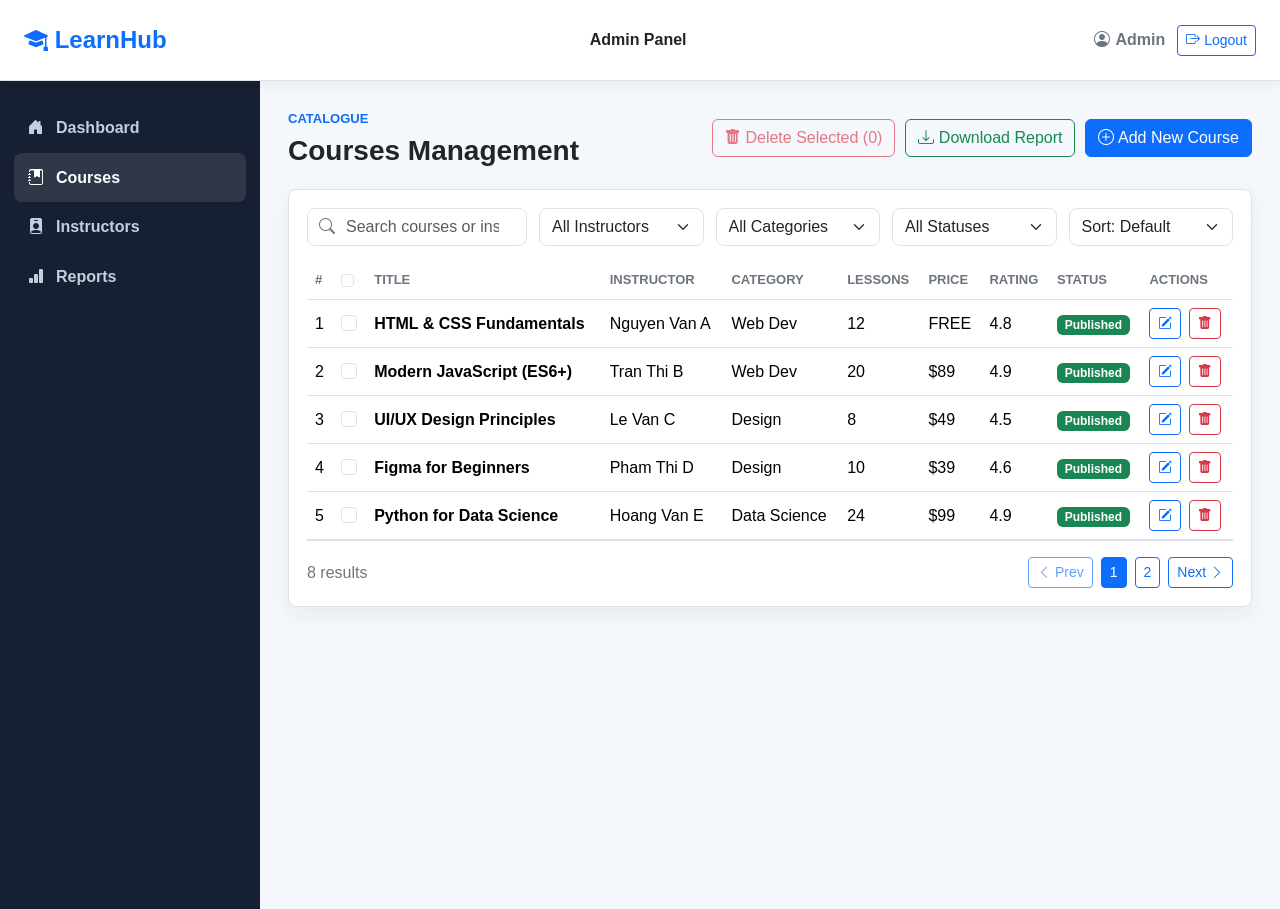
==== FE/admin.html @ 51b45ac0 "add admin course tab" ====
<!DOCTYPE html>
<html lang="en">
<head>
<meta charset="UTF-8" />
<meta name="viewport" content="width=device-width, initial-scale=1.0" />
<title>LearnHub — Admin Panel</title>

<link
  href="https://cdn.jsdelivr.net/npm/bootstrap@5.3.3/dist/css/bootstrap.min.css"
  rel="stylesheet"
/>
<link
  rel="stylesheet"
  href="https://cdn.jsdelivr.net/npm/bootstrap-icons@1.11.3/font/bootstrap-icons.css"
/>
<link rel="stylesheet" href="style.css" />
</head>
<body class="admin-body">

<nav class="navbar navbar-expand-lg admin-topbar sticky-top">
  <div class="container-fluid px-3 px-lg-4">
    <a class="navbar-brand fs-4" href="index.html">
      <i class="bi bi-mortarboard-fill"></i> LearnHub
    </a>
    <div class="admin-topbar-title">Admin Panel</div>
    <div class="admin-user-actions">
      <span class="admin-user"><i class="bi bi-person-circle"></i> Admin</span>
      <a class="btn btn-outline-primary btn-sm" href="index.html">
        <i class="bi bi-box-arrow-right"></i> Logout
      </a>
    </div>
  </div>
</nav>

<div class="admin-shell">
  <aside class="admin-sidebar" aria-label="Admin navigation">
    <button class="admin-nav-link" type="button" data-admin-tab="dashboard">
      <i class="bi bi-house-door-fill"></i>
      <span>Dashboard</span>
    </button>
    <button class="admin-nav-link active" type="button" data-admin-tab="courses">
      <i class="bi bi-journal-bookmark-fill"></i>
      <span>Courses</span>
    </button>
    <button class="admin-nav-link" type="button" data-admin-tab="instructors">
      <i class="bi bi-person-badge-fill"></i>
      <span>Instructors</span>
    </button>
    <button class="admin-nav-link" type="button" data-admin-tab="reports">
      <i class="bi bi-bar-chart-fill"></i>
      <span>Reports</span>
    </button>
  </aside>

  <main class="admin-main">
    <section id="adminView" class="admin-view"></section>
  </main>
</div>

<div class="modal fade" id="courseModal" tabindex="-1" aria-labelledby="courseModalTitle" aria-hidden="true">
  <div class="modal-dialog modal-lg modal-dialog-centered">
    <div class="modal-content">
      <form id="courseForm" novalidate>
        <div class="modal-header">
          <h2 class="modal-title fs-5" id="courseModalTitle">Add New Course</h2>
          <button type="button" class="btn-close" data-bs-dismiss="modal" aria-label="Close"></button>
        </div>
        <div class="modal-body">
          <input type="hidden" id="courseId" />
          <div class="row g-3">
            <div class="col-md-6">
              <label class="form-label" for="courseTitle">Title</label>
              <input class="form-control" id="courseTitle" type="text" required minlength="5" />
              <div class="invalid-feedback">Title must be at least 5 characters.</div>
            </div>
            <div class="col-md-6">
              <label class="form-label" for="courseCategory">Category</label>
              <select class="form-select" id="courseCategory" required>
                <option value="">Choose category</option>
                <option value="Web Dev">Web Dev</option>
                <option value="Design">Design</option>
                <option value="Data Science">Data Science</option>
                <option value="Marketing">Marketing</option>
                <option value="Other">Other</option>
              </select>
              <div class="invalid-feedback">Category is required.</div>
            </div>
            <div class="col-md-6">
              <label class="form-label" for="courseInstructor">Instructor Name</label>
              <input class="form-control" id="courseInstructor" type="text" required />
              <div class="invalid-feedback">Instructor is required.</div>
            </div>
            <div class="col-md-6">
              <label class="form-label" for="courseLessons">Lesson Count</label>
              <input class="form-control" id="courseLessons" type="number" min="1" max="100" required />
              <div class="invalid-feedback">Lessons must be from 1 to 100.</div>
            </div>
            <div class="col-md-4">
              <label class="form-label" for="coursePrice">Price</label>
              <input class="form-control" id="coursePrice" type="number" min="0" step="1" required />
              <div class="invalid-feedback">Price must be 0 or higher.</div>
            </div>
            <div class="col-md-4">
              <label class="form-label" for="courseRating">Rating</label>
              <input class="form-control" id="courseRating" type="number" min="1" max="5" step="0.1" required />
              <div class="invalid-feedback">Rating must be from 1.0 to 5.0.</div>
            </div>
            <div class="col-md-4">
              <label class="form-label" for="courseStatus">Status</label>
              <select class="form-select" id="courseStatus" required>
                <option value="Published">Published</option>
                <option value="Draft">Draft</option>
              </select>
              <div class="invalid-feedback">Status is required.</div>
            </div>
          </div>
        </div>
        <div class="modal-footer">
          <button type="button" class="btn btn-outline-secondary" data-bs-dismiss="modal">Cancel</button>
          <button type="submit" class="btn btn-primary">Save Course</button>
        </div>
      </form>
    </div>
  </div>
</div>

<div class="modal fade" id="deleteModal" tabindex="-1" aria-labelledby="deleteModalTitle" aria-hidden="true">
  <div class="modal-dialog modal-dialog-centered">
    <div class="modal-content">
      <div class="modal-header">
        <h2 class="modal-title fs-5" id="deleteModalTitle">Delete Course</h2>
        <button type="button" class="btn-close" data-bs-dismiss="modal" aria-label="Close"></button>
      </div>
      <div class="modal-body">
        <p class="mb-0">Are you sure you want to delete <strong id="deleteCourseTitle">this course</strong>?</p>
      </div>
      <div class="modal-footer">
        <button type="button" class="btn btn-outline-secondary" data-bs-dismiss="modal">Cancel</button>
        <button type="button" class="btn btn-danger" id="confirmDeleteBtn">Delete</button>
      </div>
    </div>
  </div>
</div>

<div class="toast-container position-fixed bottom-0 end-0 p-3">
  <div id="adminToast" class="toast align-items-center text-bg-success border-0" role="status" aria-live="polite" aria-atomic="true">
    <div class="d-flex">
      <div class="toast-body" id="adminToastMessage">Course saved.</div>
      <button type="button" class="btn-close btn-close-white me-2 m-auto" data-bs-dismiss="toast" aria-label="Close"></button>
    </div>
  </div>
</div>

<script src="https://cdn.jsdelivr.net/npm/bootstrap@5.3.3/dist/js/bootstrap.bundle.min.js"></script>
<script src="app.js"></script>
<script src="admin.js"></script>
</body>
</html>
---- FE/style.css ----
﻿* {
    margin: 0;
    padding: 0;
    box-sizing: border-box;
}

html {
    scroll-behavior: smooth;
}

body {
    font-family: "Segoe UI", sans-serif;
    background: #f8f9fa;
    color: #212529;
    line-height: 1.6;
}

img {
    max-width: 100%;
    display: block;
}

a {
    text-decoration: none;
    color: inherit;
}

ul {
    list-style: none;
}

:root {
    --primary: #0d6efd;
    --secondary: #6c757d;
    --success: #198754;
    --danger: #dc3545;
    --warning: #ffc107;
    --white: #fff;
    --light: #f8f9fa;
    --dark: #212529;
    --border: #dee2e6;
    --radius: 10px;
    --shadow: 0 5px 15px rgba(0, 0, 0, .08);
}

.navbar {
    background: var(--white);
    box-shadow: var(--shadow);
    padding: 12px 0;
}

.navbar-brand {
    font-weight: 700;
    color: var(--primary);
}

.nav-link {
    font-weight: 500;
    transition: .3s;
}

    .nav-link:hover {
        color: var(--primary);
    }

.btn-custom {
    border: none;
    border-radius: 8px;
    padding: 10px 18px;
    font-weight: 600;
    cursor: pointer;
    transition: .3s;
}

.btn-primary-custom {
    background: var(--primary);
    color: var(--white);
}

    .btn-primary-custom:hover {
        background: #0056d2;
    }

.hero {
    padding: 80px 0;
}

.hero-title {
    font-size: 48px;
    font-weight: 700;
    margin-bottom: 20px;
}

.hero-text {
    color: #666;
    margin-bottom: 30px;
}

.course-card {
    background: var(--white);
    border-radius: 12px;
    overflow: hidden;
    box-shadow: var(--shadow);
    transition: .3s;
    height: 100%;
}

    .course-card:hover {
        transform: translateY(-5px);
        box-shadow: 0 10px 20px rgba(0, 0, 0, .15);
    }

.course-image {
    width: 100%;
    height: 220px;
    object-fit: cover;
}

.course-body {
    padding: 20px;
}

.course-title {
    font-size: 22px;
    font-weight: 700;
    margin-bottom: 10px;
}

.course-price {
    color: var(--success);
    font-weight: 700;
}

.course-rating {
    color: orange;
}

footer {
    background: var(--dark);
    color: var(--white);
    padding: 40px 0;
    margin-top: 60px;
}

.form-control,
.form-select {
    border-radius: 8px;
}

    .form-control:focus,
    .form-select:focus {
        border-color: var(--primary);
        box-shadow: 0 0 0 .2rem rgba(13, 110, 253, .2);
    }

.table {
    background: var(--white);
}

.modal-content {
    border: none;
    border-radius: 12px;
}

.sidebar {
    min-height: 100vh;
    background: var(--dark);
    color: var(--white);
}

.section-padding {
    padding: 80px 0;
}

.shadow-custom {
    box-shadow: var(--shadow);
}

.rounded-custom {
    border-radius: var(--radius);
}

.text-primary-custom {
    color: var(--primary);
}

.bg-light-custom {
    background: var(--light);
}

@media (max-width: 992px) {
    .hero {
        padding: 60px 0;
    }

    .hero-title {
        font-size: 38px;
    }
}

@media (max-width: 768px) {
    .hero {
        text-align: center;
    }

    .hero-title {
        font-size: 32px;
    }

    .course-title {
        font-size: 20px;
    }

    .section-padding {
        padding: 60px 0;
    }
}

@media (max-width: 576px) {
    .hero-title {
        font-size: 28px;
    }

    .course-title {
        font-size: 18px;
    }

    .btn-custom {
        width: 100%;
    }
    .course-footer {
        flex-direction: column;
        align-items: stretch;
        gap: 10px;
    }

    footer {
        text-align: center;
    }
}

/* Search box in navbar */
.search-wrapper {
    position: relative;
    width: 260px;
}

.search-input {
    border-radius: 20px;
    padding: 8px 36px 8px 16px;
    border: 1px solid var(--border);
    width: 100%;
    font-size: 14px;
    outline: none;
    transition: .3s;
}

    .search-input:focus {
        border-color: var(--primary);
        box-shadow: 0 0 0 .15rem rgba(13, 110, 253, .15);
    }

.search-icon {
    position: absolute;
    right: 14px;
    top: 50%;
    transform: translateY(-50%);
    color: var(--secondary);
    pointer-events: none;
}

.search-clear {
    position: absolute;
    right: 10px;
    top: 50%;
    transform: translateY(-50%);
    color: var(--secondary);
    cursor: pointer;
    background: none;
    border: none;
    display: none;
    font-size: 16px;
    line-height: 1;
}

.search-wrapper.has-text .search-icon {
    display: none;
}

.search-wrapper.has-text .search-clear {
    display: block;
}

/* Category tabs */
.category-tabs {
    display: flex;
    flex-wrap: wrap;
    gap: 10px;
    margin: 30px 0;
}

.tab-btn {
    border: 1px solid var(--border);
    background: var(--white);
    color: var(--dark);
    padding: 8px 20px;
    border-radius: 30px;
    font-weight: 600;
    font-size: 14px;
    cursor: pointer;
    transition: .25s;
}

    .tab-btn:hover {
        border-color: var(--primary);
        color: var(--primary);
    }

    .tab-btn.active {
        background: var(--primary);
        border-color: var(--primary);
        color: var(--white);
    }

/* Toolbar */
.toolbar {
    display: flex;
    align-items: center;
    justify-content: space-between;
    flex-wrap: wrap;
    gap: 12px;
    margin-bottom: 20px;
}

.results-count {
    color: var(--secondary);
    font-size: 14px;
}

.sort-select {
    width: auto;
    min-width: 200px;
}

/* Course thumbnail placeholder */
.course-image.thumb-placeholder {
    height: 220px;
    display: flex;
    align-items: center;
    justify-content: center;
    font-size: 42px;
    color: var(--white);
}

.thumb-web-dev { background: linear-gradient(135deg, #0d6efd, #6610f2); }
.thumb-design { background: linear-gradient(135deg, #fd7e14, #dc3545); }
.thumb-data-science { background: linear-gradient(135deg, #198754, #20c997); }
.thumb-marketing { background: linear-gradient(135deg, #ffc107, #fd7e14); }

/* Course meta rows */
.course-meta {
    display: flex;
    align-items: center;
    gap: 6px;
    font-size: 14px;
    color: var(--secondary);
    margin-bottom: 6px;
}

.course-footer {
    display: flex;
    align-items: center;
    justify-content: space-between;
    margin-top: 14px;
    padding-top: 14px;
    border-top: 1px solid var(--border);
}

.badge-category {
    display: inline-block;
    font-size: 12px;
    font-weight: 600;
    padding: 4px 10px;
    border-radius: 20px;
    background: var(--light);
    color: var(--primary);
    margin-bottom: 10px;
}

/* No courses found state */
.no-courses {
    text-align: center;
    padding: 60px 20px;
    color: var(--secondary);
    display: none;
}

    .no-courses.show {
        display: block;
    }

    .no-courses i {
        font-size: 48px;
        margin-bottom: 16px;
        color: var(--border);
    }

/* Footer links */
.footer-title {
    font-weight: 700;
    margin-bottom: 16px;
}

.footer-link {
    display: block;
    color: #adb5bd;
    margin-bottom: 10px;
    transition: .3s;
}

    .footer-link:hover {
        color: var(--white);
    }

.footer-bottom {
    border-top: 1px solid #495057;
    margin-top: 30px;
    padding-top: 20px;
    text-align: center;
    color: #adb5bd;
    font-size: 14px;
}

@media (max-width: 768px) {
    .search-wrapper {
        width: 100%;
        margin: 10px 0;
    }

    .toolbar {
        flex-direction: column;
        align-items: stretch;
    }

    .sort-select {
        width: 100%;
    }
}

/* Admin panel */
.admin-body {
    background: #f4f7fb;
}

.admin-topbar {
    background: var(--white);
    border-bottom: 1px solid var(--border);
    box-shadow: 0 3px 12px rgba(33, 37, 41, .06);
}

.admin-topbar .container-fluid {
    min-height: 56px;
}

.admin-topbar-title {
    font-weight: 700;
    color: var(--dark);
}

.admin-user-actions {
    display: flex;
    align-items: center;
    gap: 12px;
}

.admin-user {
    display: inline-flex;
    align-items: center;
    gap: 6px;
    font-weight: 600;
    color: var(--secondary);
}

.admin-shell {
    display: grid;
    grid-template-columns: 260px minmax(0, 1fr);
    min-height: calc(100vh - 72px);
}

.admin-sidebar {
    background: #172033;
    color: var(--white);
    padding: 22px 14px;
    position: sticky;
    top: 72px;
    height: calc(100vh - 72px);
}

.admin-nav-link {
    width: 100%;
    border: 0;
    background: transparent;
    color: #c5cede;
    display: flex;
    align-items: center;
    gap: 12px;
    padding: 12px 14px;
    border-radius: 8px;
    font-weight: 600;
    text-align: left;
    transition: .2s;
}

.admin-nav-link:hover,
.admin-nav-link.active {
    background: rgba(255, 255, 255, .1);
    color: var(--white);
}

.admin-main {
    padding: 28px;
    min-width: 0;
}

.admin-section-header {
    display: flex;
    align-items: center;
    justify-content: space-between;
    gap: 16px;
    margin-bottom: 22px;
}

.admin-section-header h1 {
    font-size: 28px;
    font-weight: 800;
    margin: 0;
}

.admin-eyebrow {
    color: var(--primary);
    font-size: 13px;
    font-weight: 800;
    letter-spacing: 0;
    margin-bottom: 4px;
    text-transform: uppercase;
}

.admin-header-actions {
    display: flex;
    flex-wrap: wrap;
    gap: 10px;
    justify-content: flex-end;
}

.admin-panel {
    background: var(--white);
    border: 1px solid var(--border);
    border-radius: 8px;
    box-shadow: 0 8px 20px rgba(33, 37, 41, .06);
    padding: 18px;
}

.admin-panel-header {
    display: flex;
    align-items: center;
    justify-content: space-between;
    gap: 12px;
    margin-bottom: 16px;
}

.admin-panel-header h2 {
    font-size: 18px;
    font-weight: 800;
    margin: 0;
}

.admin-toolbar {
    display: grid;
    grid-template-columns: minmax(220px, 1fr) repeat(4, minmax(150px, 180px));
    gap: 12px;
    margin-bottom: 16px;
}

.admin-search {
    position: relative;
}

.admin-search i {
    color: var(--secondary);
    left: 12px;
    position: absolute;
    top: 50%;
    transform: translateY(-50%);
}

.admin-search .form-control {
    padding-left: 38px;
}

.admin-table {
    margin-bottom: 0;
}

.admin-table th {
    color: var(--secondary);
    font-size: 13px;
    text-transform: uppercase;
    white-space: nowrap;
}

.admin-table td {
    vertical-align: middle;
}

.admin-action-group {
    display: flex;
    align-items: center;
    gap: 8px;
}

.admin-dev-panel {
    align-items: center;
    background: var(--white);
    border: 1px dashed var(--border);
    border-radius: 8px;
    color: var(--secondary);
    display: flex;
    flex-direction: column;
    gap: 14px;
    justify-content: center;
    min-height: 320px;
    text-align: center;
}

.admin-dev-panel i {
    color: var(--primary);
    font-size: 44px;
}

.admin-dev-panel p {
    font-size: 20px;
    font-weight: 800;
    margin: 0;
}

.admin-table-footer {
    align-items: center;
    border-top: 1px solid var(--border);
    color: var(--secondary);
    display: flex;
    justify-content: space-between;
    gap: 12px;
    padding-top: 16px;
}

.admin-pagination {
    display: flex;
    flex-wrap: wrap;
    gap: 8px;
    justify-content: flex-end;
}

@media (max-width: 992px) {
    .admin-shell {
        grid-template-columns: 1fr;
    }

    .admin-sidebar {
        display: grid;
        grid-template-columns: repeat(4, minmax(0, 1fr));
        gap: 8px;
        height: auto;
        overflow-x: auto;
        padding: 10px;
        position: static;
        top: auto;
    }

    .admin-nav-link {
        justify-content: center;
        min-width: 130px;
    }

    .admin-main {
        padding: 20px;
    }

}

@media (max-width: 768px) {
    .admin-topbar .container-fluid {
        align-items: flex-start;
        flex-direction: column;
        gap: 8px;
    }

    .admin-user-actions {
        justify-content: space-between;
        width: 100%;
    }

    .admin-section-header {
        align-items: stretch;
        flex-direction: column;
    }

    .admin-header-actions {
        justify-content: flex-start;
    }

    .admin-toolbar {
        grid-template-columns: 1fr;
    }

    .admin-table-footer {
        align-items: stretch;
        flex-direction: column;
    }

    .admin-pagination {
        justify-content: flex-start;
    }
}

@media (max-width: 576px) {
    .admin-main {
        padding: 16px;
    }

    .admin-sidebar {
        grid-template-columns: 1fr 1fr;
    }

    .admin-nav-link {
        min-width: 0;
    }
}
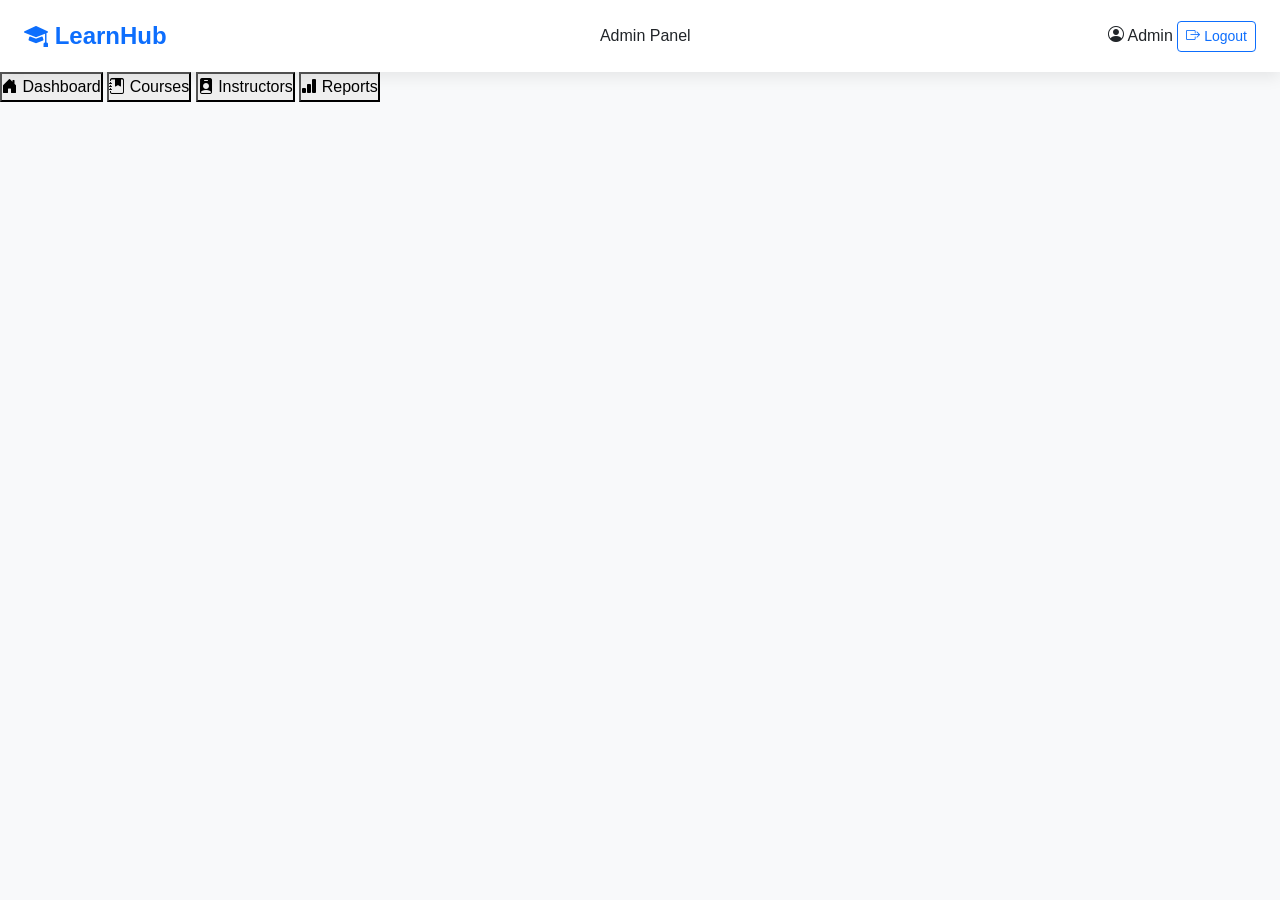
==== commit 83f1f681: "Fix same name but different case error windows" ====
--- a/FE/admin.html
+++ b/FE/admin.html
@@ -13,7 +13,7 @@
   rel="stylesheet"
   href="https://cdn.jsdelivr.net/npm/bootstrap-icons@1.11.3/font/bootstrap-icons.css"
 />
-<link rel="stylesheet" href="style.css" />
+<link rel="stylesheet" href="Style.css" />
 </head>
 <body class="admin-body">
 
--- a/FE/Style.css
+++ b/FE/Style.css
@@ -0,0 +1,642 @@
+﻿* {
+    margin: 0;
+    padding: 0;
+    box-sizing: border-box;
+}
+
+html {
+    scroll-behavior: smooth;
+}
+
+body {
+    font-family: "Segoe UI", sans-serif;
+    background: #f8f9fa;
+    color: #212529;
+    line-height: 1.6;
+}
+
+img {
+    max-width: 100%;
+    display: block;
+}
+
+a {
+    text-decoration: none;
+    color: inherit;
+}
+
+ul {
+    list-style: none;
+}
+
+:root {
+    --primary: #0d6efd;
+    --secondary: #6c757d;
+    --success: #198754;
+    --danger: #dc3545;
+    --warning: #ffc107;
+    --white: #fff;
+    --light: #f8f9fa;
+    --dark: #212529;
+    --border: #dee2e6;
+    --radius: 10px;
+    --shadow: 0 5px 15px rgba(0, 0, 0, .08);
+}
+
+.navbar {
+    background: var(--white);
+    box-shadow: var(--shadow);
+    padding: 12px 0;
+}
+
+.navbar-brand {
+    font-weight: 700;
+    color: var(--primary);
+}
+
+.nav-link {
+    font-weight: 500;
+    transition: .3s;
+}
+
+    .nav-link:hover {
+        color: var(--primary);
+    }
+
+.btn-custom {
+    border: none;
+    border-radius: 8px;
+    padding: 10px 18px;
+    font-weight: 600;
+    cursor: pointer;
+    transition: .3s;
+}
+
+.btn-primary-custom {
+    background: var(--primary);
+    color: var(--white);
+}
+
+    .btn-primary-custom:hover {
+        background: #0056d2;
+    }
+
+.hero {
+    padding: 80px 0;
+}
+
+.hero-title {
+    font-size: 48px;
+    font-weight: 700;
+    margin-bottom: 20px;
+}
+
+.hero-text {
+    color: #666;
+    margin-bottom: 30px;
+}
+
+.course-card {
+    background: var(--white);
+    border-radius: 12px;
+    overflow: hidden;
+    box-shadow: var(--shadow);
+    transition: .3s;
+    height: 100%;
+}
+
+    .course-card:hover {
+        transform: translateY(-5px);
+        box-shadow: 0 10px 20px rgba(0, 0, 0, .15);
+    }
+
+.course-image {
+    width: 100%;
+    height: 220px;
+    object-fit: cover;
+}
+
+.course-body {
+    padding: 20px;
+}
+
+.course-title {
+    font-size: 22px;
+    font-weight: 700;
+    margin-bottom: 10px;
+}
+
+.course-price {
+    color: var(--success);
+    font-weight: 700;
+}
+
+.course-rating {
+    color: orange;
+}
+
+footer {
+    background: var(--dark);
+    color: var(--white);
+    padding: 40px 0;
+    margin-top: 60px;
+}
+
+.form-control,
+.form-select {
+    border-radius: 8px;
+}
+
+    .form-control:focus,
+    .form-select:focus {
+        border-color: var(--primary);
+        box-shadow: 0 0 0 .2rem rgba(13, 110, 253, .2);
+    }
+
+.table {
+    background: var(--white);
+}
+
+.modal-content {
+    border: none;
+    border-radius: 12px;
+}
+
+.sidebar {
+    min-height: 100vh;
+    background: var(--dark);
+    color: var(--white);
+}
+
+.section-padding {
+    padding: 80px 0;
+}
+
+.shadow-custom {
+    box-shadow: var(--shadow);
+}
+
+.rounded-custom {
+    border-radius: var(--radius);
+}
+
+.text-primary-custom {
+    color: var(--primary);
+}
+
+.bg-light-custom {
+    background: var(--light);
+}
+
+@media (max-width: 992px) {
+    .hero {
+        padding: 60px 0;
+    }
+
+    .hero-title {
+        font-size: 38px;
+    }
+}
+
+@media (max-width: 768px) {
+    .hero {
+        text-align: center;
+    }
+
+    .hero-title {
+        font-size: 32px;
+    }
+
+    .course-title {
+        font-size: 20px;
+    }
+
+    .section-padding {
+        padding: 60px 0;
+    }
+}
+
+@media (max-width: 576px) {
+    .hero-title {
+        font-size: 28px;
+    }
+
+    .course-title {
+        font-size: 18px;
+    }
+
+    .btn-custom {
+        width: 100%;
+    }
+    .course-footer {
+        flex-direction: column;
+        align-items: stretch;
+        gap: 10px;
+    }
+
+    footer {
+        text-align: center;
+    }
+}
+
+/* Search box in navbar */
+.search-wrapper {
+    position: relative;
+    width: 260px;
+}
+
+.search-input {
+    border-radius: 20px;
+    padding: 8px 36px 8px 16px;
+    border: 1px solid var(--border);
+    width: 100%;
+    font-size: 14px;
+    outline: none;
+    transition: .3s;
+}
+
+    .search-input:focus {
+        border-color: var(--primary);
+        box-shadow: 0 0 0 .15rem rgba(13, 110, 253, .15);
+    }
+
+.search-icon {
+    position: absolute;
+    right: 14px;
+    top: 50%;
+    transform: translateY(-50%);
+    color: var(--secondary);
+    pointer-events: none;
+}
+
+.search-clear {
+    position: absolute;
+    right: 10px;
+    top: 50%;
+    transform: translateY(-50%);
+    color: var(--secondary);
+    cursor: pointer;
+    background: none;
+    border: none;
+    display: none;
+    font-size: 16px;
+    line-height: 1;
+}
+
+.search-wrapper.has-text .search-icon {
+    display: none;
+}
+
+.search-wrapper.has-text .search-clear {
+    display: block;
+}
+
+/* Category tabs */
+.category-tabs {
+    display: flex;
+    flex-wrap: wrap;
+    gap: 10px;
+    margin: 30px 0;
+}
+
+.tab-btn {
+    border: 1px solid var(--border);
+    background: var(--white);
+    color: var(--dark);
+    padding: 8px 20px;
+    border-radius: 30px;
+    font-weight: 600;
+    font-size: 14px;
+    cursor: pointer;
+    transition: .25s;
+}
+
+    .tab-btn:hover {
+        border-color: var(--primary);
+        color: var(--primary);
+    }
+
+    .tab-btn.active {
+        background: var(--primary);
+        border-color: var(--primary);
+        color: var(--white);
+    }
+
+/* Toolbar */
+.toolbar {
+    display: flex;
+    align-items: center;
+    justify-content: space-between;
+    flex-wrap: wrap;
+    gap: 12px;
+    margin-bottom: 20px;
+}
+
+.results-count {
+    color: var(--secondary);
+    font-size: 14px;
+}
+
+.sort-select {
+    width: auto;
+    min-width: 200px;
+}
+
+/* Course thumbnail placeholder */
+.course-image.thumb-placeholder {
+    height: 220px;
+    display: flex;
+    align-items: center;
+    justify-content: center;
+    font-size: 42px;
+    color: var(--white);
+}
+
+.thumb-web-dev { background: linear-gradient(135deg, #0d6efd, #6610f2); }
+.thumb-design { background: linear-gradient(135deg, #fd7e14, #dc3545); }
+.thumb-data-science { background: linear-gradient(135deg, #198754, #20c997); }
+.thumb-marketing { background: linear-gradient(135deg, #ffc107, #fd7e14); }
+
+/* Course meta rows */
+.course-meta {
+    display: flex;
+    align-items: center;
+    gap: 6px;
+    font-size: 14px;
+    color: var(--secondary);
+    margin-bottom: 6px;
+}
+
+.course-footer {
+    display: flex;
+    align-items: center;
+    justify-content: space-between;
+    margin-top: 14px;
+    padding-top: 14px;
+    border-top: 1px solid var(--border);
+}
+
+.badge-category {
+    display: inline-block;
+    font-size: 12px;
+    font-weight: 600;
+    padding: 4px 10px;
+    border-radius: 20px;
+    background: var(--light);
+    color: var(--primary);
+    margin-bottom: 10px;
+}
+
+/* No courses found state */
+.no-courses {
+    text-align: center;
+    padding: 60px 20px;
+    color: var(--secondary);
+    display: none;
+}
+
+    .no-courses.show {
+        display: block;
+    }
+
+    .no-courses i {
+        font-size: 48px;
+        margin-bottom: 16px;
+        color: var(--border);
+    }
+
+/* Footer links */
+.footer-title {
+    font-weight: 700;
+    margin-bottom: 16px;
+}
+
+.footer-link {
+    display: block;
+    color: #adb5bd;
+    margin-bottom: 10px;
+    transition: .3s;
+}
+
+    .footer-link:hover {
+        color: var(--white);
+    }
+
+.footer-bottom {
+    border-top: 1px solid #495057;
+    margin-top: 30px;
+    padding-top: 20px;
+    text-align: center;
+    color: #adb5bd;
+    font-size: 14px;
+}
+
+@media (max-width: 768px) {
+    .search-wrapper {
+        width: 100%;
+        margin: 10px 0;
+    }
+
+    .toolbar {
+        flex-direction: column;
+        align-items: stretch;
+    }
+
+    .sort-select {
+        width: 100%;
+    }
+}
+/* =========================
+   COURSE DETAIL PAGE
+========================= */
+
+.course-detail-banner {
+    min-height: 320px;
+    border-radius: 16px;
+    overflow: hidden;
+    position: relative;
+    background: linear-gradient(135deg, #0d6efd, #6610f2);
+    display: flex;
+    align-items: center;
+    justify-content: center;
+    color: #fff;
+}
+
+.detail-banner-overlay {
+    width: 100%;
+    height: 100%;
+    min-height: 320px;
+    display: flex;
+    align-items: center;
+    justify-content: center;
+    background: linear-gradient(rgba(0, 0, 0, 0.15), rgba(0, 0, 0, 0.15));
+}
+
+.detail-banner-overlay i {
+    font-size: 5rem;
+    opacity: 0.95;
+}
+
+.detail-banner-overlay-small {
+    min-height: 180px;
+}
+
+.course-thumbnail {
+    min-height: 180px;
+    border-radius: 14px;
+    overflow: hidden;
+    background: linear-gradient(135deg, #0d6efd, #6610f2);
+    display: flex;
+    align-items: center;
+    justify-content: center;
+    color: #fff;
+}
+
+.course-sidebar {
+    position: sticky;
+    top: 96px;
+    background: #fff;
+    padding: 20px;
+    border-radius: 16px;
+}
+
+.course-sidebar .list-group-item {
+    border-left: 0;
+    border-right: 0;
+    padding-left: 0;
+    padding-right: 0;
+}
+
+.learn-list {
+    padding-left: 0;
+    margin-bottom: 0;
+}
+
+.learn-item {
+    list-style: none;
+    display: flex;
+    align-items: flex-start;
+    margin-bottom: 12px;
+}
+
+.learn-item:last-child {
+    margin-bottom: 0;
+}
+
+.lesson-item {
+    border-bottom: 1px solid var(--border);
+}
+
+.lesson-item:last-child {
+    border-bottom: 0;
+}
+
+.lesson-label {
+    cursor: pointer;
+    margin-bottom: 0;
+}
+
+.progress-thin {
+    height: 12px;
+    border-radius: 999px;
+    overflow: hidden;
+    background: #e9ecef;
+}
+
+.progress-fill {
+    width: 0%;
+    border-radius: 999px;
+    transition: width 0.35s ease;
+}
+
+.quiz-panel {
+    border: 1px solid var(--border);
+    border-radius: 14px;
+}
+
+.quiz-question {
+    padding: 14px;
+    border: 1px solid #e9ecef;
+    border-radius: 12px;
+    background: #fff;
+}
+
+.quiz-correct {
+    border-color: #198754 !important;
+    background: rgba(25, 135, 84, 0.06);
+}
+
+.quiz-wrong {
+    border-color: #dc3545 !important;
+    background: rgba(220, 53, 69, 0.06);
+}
+
+.quiz-feedback {
+    font-size: 14px;
+}
+
+.quiz-result .alert {
+    margin-bottom: 0;
+}
+
+.open-quiz-btn,
+#retakeQuiz-0,
+#continueQuiz-0 {
+    min-width: 180px;
+}
+
+.rounded-custom {
+    border-radius: 16px;
+}
+
+.shadow-custom {
+    box-shadow: 0 8px 24px rgba(0, 0, 0, 0.08);
+}
+
+.text-primary-custom {
+    color: var(--primary);
+}
+
+.bg-light-custom {
+    background: var(--light);
+}
+
+@media (max-width: 992px) {
+    .course-sidebar {
+        position: static;
+        margin-top: 24px;
+    }
+
+    .course-detail-banner {
+        min-height: 260px;
+    }
+
+    .detail-banner-overlay {
+        min-height: 260px;
+    }
+}
+
+@media (max-width: 576px) {
+    .course-detail-banner {
+        min-height: 220px;
+    }
+
+    .detail-banner-overlay {
+        min-height: 220px;
+    }
+
+    .detail-banner-overlay i {
+        font-size: 3.5rem;
+    }
+
+    .course-sidebar {
+        padding: 16px;
+    }
+
+    .open-quiz-btn,
+    #retakeQuiz-0,
+    #continueQuiz-0 {
+        width: 100%;
+        min-width: 0;
+    }
+}
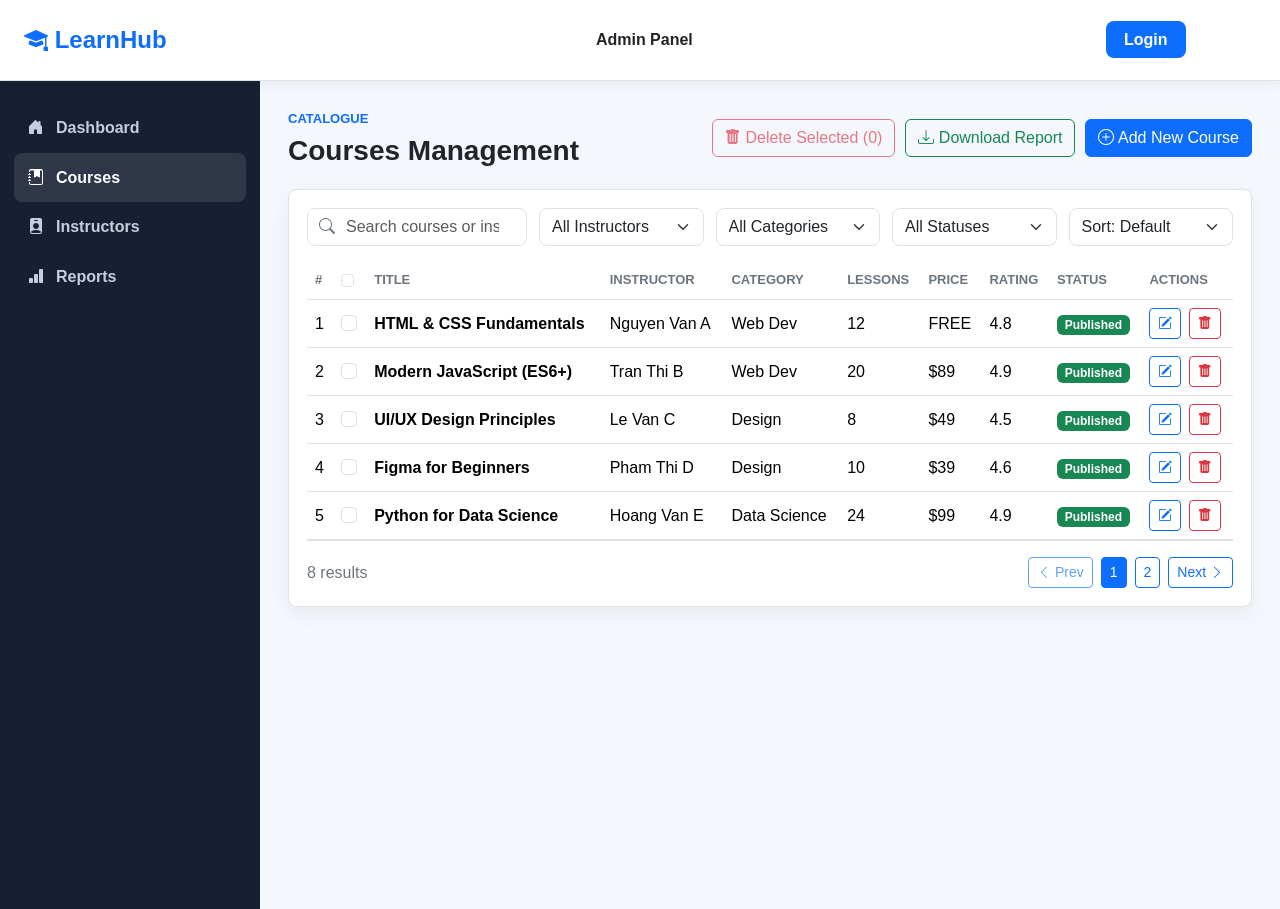
==== commit ffb56f48: "connect pages, fix user info & login buttons" ====
--- a/FE/admin.html
+++ b/FE/admin.html
@@ -1,158 +1,321 @@
-<!DOCTYPE html>
+<!doctype html>
 <html lang="en">
-<head>
-<meta charset="UTF-8" />
-<meta name="viewport" content="width=device-width, initial-scale=1.0" />
-<title>LearnHub — Admin Panel</title>
-
-<link
-  href="https://cdn.jsdelivr.net/npm/bootstrap@5.3.3/dist/css/bootstrap.min.css"
-  rel="stylesheet"
-/>
-<link
-  rel="stylesheet"
-  href="https://cdn.jsdelivr.net/npm/bootstrap-icons@1.11.3/font/bootstrap-icons.css"
-/>
-<link rel="stylesheet" href="Style.css" />
-</head>
-<body class="admin-body">
-
-<nav class="navbar navbar-expand-lg admin-topbar sticky-top">
-  <div class="container-fluid px-3 px-lg-4">
-    <a class="navbar-brand fs-4" href="index.html">
-      <i class="bi bi-mortarboard-fill"></i> LearnHub
-    </a>
-    <div class="admin-topbar-title">Admin Panel</div>
-    <div class="admin-user-actions">
-      <span class="admin-user"><i class="bi bi-person-circle"></i> Admin</span>
-      <a class="btn btn-outline-primary btn-sm" href="index.html">
-        <i class="bi bi-box-arrow-right"></i> Logout
-      </a>
-    </div>
-  </div>
-</nav>
-
-<div class="admin-shell">
-  <aside class="admin-sidebar" aria-label="Admin navigation">
-    <button class="admin-nav-link" type="button" data-admin-tab="dashboard">
-      <i class="bi bi-house-door-fill"></i>
-      <span>Dashboard</span>
-    </button>
-    <button class="admin-nav-link active" type="button" data-admin-tab="courses">
-      <i class="bi bi-journal-bookmark-fill"></i>
-      <span>Courses</span>
-    </button>
-    <button class="admin-nav-link" type="button" data-admin-tab="instructors">
-      <i class="bi bi-person-badge-fill"></i>
-      <span>Instructors</span>
-    </button>
-    <button class="admin-nav-link" type="button" data-admin-tab="reports">
-      <i class="bi bi-bar-chart-fill"></i>
-      <span>Reports</span>
-    </button>
-  </aside>
-
-  <main class="admin-main">
-    <section id="adminView" class="admin-view"></section>
-  </main>
-</div>
-
-<div class="modal fade" id="courseModal" tabindex="-1" aria-labelledby="courseModalTitle" aria-hidden="true">
-  <div class="modal-dialog modal-lg modal-dialog-centered">
-    <div class="modal-content">
-      <form id="courseForm" novalidate>
-        <div class="modal-header">
-          <h2 class="modal-title fs-5" id="courseModalTitle">Add New Course</h2>
-          <button type="button" class="btn-close" data-bs-dismiss="modal" aria-label="Close"></button>
+    <head>
+        <meta charset="UTF-8" />
+        <meta name="viewport" content="width=device-width, initial-scale=1.0" />
+        <title>LearnHub — Admin Panel</title>
+
+        <link
+            href="https://cdn.jsdelivr.net/npm/bootstrap@5.3.3/dist/css/bootstrap.min.css"
+            rel="stylesheet"
+        />
+        <link
+            rel="stylesheet"
+            href="https://cdn.jsdelivr.net/npm/bootstrap-icons@1.11.3/font/bootstrap-icons.css"
+        />
+        <link rel="stylesheet" href="Style.css" />
+    </head>
+    <body class="admin-body">
+        <nav class="navbar navbar-expand-lg admin-topbar sticky-top">
+            <div class="container-fluid px-3 px-lg-4">
+                <a class="navbar-brand fs-4" href="index.html">
+                    <i class="bi bi-mortarboard-fill"></i> LearnHub
+                </a>
+                <div class="admin-topbar-title">Admin Panel</div>
+                <div class="d-flex align-items-center gap-3">
+                    <div class="auth-nav-slot" data-auth-nav>
+                        <a
+                            class="btn-custom btn-primary-custom"
+                            href="login.html"
+                            >Login</a
+                        >
+                    </div>
+                </div>
+            </div>
+        </nav>
+
+        <div class="admin-shell">
+            <aside class="admin-sidebar" aria-label="Admin navigation">
+                <button
+                    class="admin-nav-link"
+                    type="button"
+                    data-admin-tab="dashboard"
+                >
+                    <i class="bi bi-house-door-fill"></i>
+                    <span>Dashboard</span>
+                </button>
+                <button
+                    class="admin-nav-link active"
+                    type="button"
+                    data-admin-tab="courses"
+                >
+                    <i class="bi bi-journal-bookmark-fill"></i>
+                    <span>Courses</span>
+                </button>
+                <button
+                    class="admin-nav-link"
+                    type="button"
+                    data-admin-tab="instructors"
+                >
+                    <i class="bi bi-person-badge-fill"></i>
+                    <span>Instructors</span>
+                </button>
+                <button
+                    class="admin-nav-link"
+                    type="button"
+                    data-admin-tab="reports"
+                >
+                    <i class="bi bi-bar-chart-fill"></i>
+                    <span>Reports</span>
+                </button>
+            </aside>
+
+            <main class="admin-main">
+                <section id="adminView" class="admin-view"></section>
+            </main>
         </div>
-        <div class="modal-body">
-          <input type="hidden" id="courseId" />
-          <div class="row g-3">
-            <div class="col-md-6">
-              <label class="form-label" for="courseTitle">Title</label>
-              <input class="form-control" id="courseTitle" type="text" required minlength="5" />
-              <div class="invalid-feedback">Title must be at least 5 characters.</div>
+
+        <div
+            class="modal fade"
+            id="courseModal"
+            tabindex="-1"
+            aria-labelledby="courseModalTitle"
+            aria-hidden="true"
+        >
+            <div class="modal-dialog modal-lg modal-dialog-centered">
+                <div class="modal-content">
+                    <form id="courseForm" novalidate>
+                        <div class="modal-header">
+                            <h2 class="modal-title fs-5" id="courseModalTitle">
+                                Add New Course
+                            </h2>
+                            <button
+                                type="button"
+                                class="btn-close"
+                                data-bs-dismiss="modal"
+                                aria-label="Close"
+                            ></button>
+                        </div>
+                        <div class="modal-body">
+                            <input type="hidden" id="courseId" />
+                            <div class="row g-3">
+                                <div class="col-md-6">
+                                    <label class="form-label" for="courseTitle"
+                                        >Title</label
+                                    >
+                                    <input
+                                        class="form-control"
+                                        id="courseTitle"
+                                        type="text"
+                                        required
+                                        minlength="5"
+                                    />
+                                    <div class="invalid-feedback">
+                                        Title must be at least 5 characters.
+                                    </div>
+                                </div>
+                                <div class="col-md-6">
+                                    <label
+                                        class="form-label"
+                                        for="courseCategory"
+                                        >Category</label
+                                    >
+                                    <select
+                                        class="form-select"
+                                        id="courseCategory"
+                                        required
+                                    >
+                                        <option value="">
+                                            Choose category
+                                        </option>
+                                        <option value="Web Dev">Web Dev</option>
+                                        <option value="Design">Design</option>
+                                        <option value="Data Science">
+                                            Data Science
+                                        </option>
+                                        <option value="Marketing">
+                                            Marketing
+                                        </option>
+                                        <option value="Other">Other</option>
+                                    </select>
+                                    <div class="invalid-feedback">
+                                        Category is required.
+                                    </div>
+                                </div>
+                                <div class="col-md-6">
+                                    <label
+                                        class="form-label"
+                                        for="courseInstructor"
+                                        >Instructor Name</label
+                                    >
+                                    <input
+                                        class="form-control"
+                                        id="courseInstructor"
+                                        type="text"
+                                        required
+                                    />
+                                    <div class="invalid-feedback">
+                                        Instructor is required.
+                                    </div>
+                                </div>
+                                <div class="col-md-6">
+                                    <label
+                                        class="form-label"
+                                        for="courseLessons"
+                                        >Lesson Count</label
+                                    >
+                                    <input
+                                        class="form-control"
+                                        id="courseLessons"
+                                        type="number"
+                                        min="1"
+                                        max="100"
+                                        required
+                                    />
+                                    <div class="invalid-feedback">
+                                        Lessons must be from 1 to 100.
+                                    </div>
+                                </div>
+                                <div class="col-md-4">
+                                    <label class="form-label" for="coursePrice"
+                                        >Price</label
+                                    >
+                                    <input
+                                        class="form-control"
+                                        id="coursePrice"
+                                        type="number"
+                                        min="0"
+                                        step="1"
+                                        required
+                                    />
+                                    <div class="invalid-feedback">
+                                        Price must be 0 or higher.
+                                    </div>
+                                </div>
+                                <div class="col-md-4">
+                                    <label class="form-label" for="courseRating"
+                                        >Rating</label
+                                    >
+                                    <input
+                                        class="form-control"
+                                        id="courseRating"
+                                        type="number"
+                                        min="1"
+                                        max="5"
+                                        step="0.1"
+                                        required
+                                    />
+                                    <div class="invalid-feedback">
+                                        Rating must be from 1.0 to 5.0.
+                                    </div>
+                                </div>
+                                <div class="col-md-4">
+                                    <label class="form-label" for="courseStatus"
+                                        >Status</label
+                                    >
+                                    <select
+                                        class="form-select"
+                                        id="courseStatus"
+                                        required
+                                    >
+                                        <option value="Published">
+                                            Published
+                                        </option>
+                                        <option value="Draft">Draft</option>
+                                    </select>
+                                    <div class="invalid-feedback">
+                                        Status is required.
+                                    </div>
+                                </div>
+                            </div>
+                        </div>
+                        <div class="modal-footer">
+                            <button
+                                type="button"
+                                class="btn btn-outline-secondary"
+                                data-bs-dismiss="modal"
+                            >
+                                Cancel
+                            </button>
+                            <button type="submit" class="btn btn-primary">
+                                Save Course
+                            </button>
+                        </div>
+                    </form>
+                </div>
             </div>
-            <div class="col-md-6">
-              <label class="form-label" for="courseCategory">Category</label>
-              <select class="form-select" id="courseCategory" required>
-                <option value="">Choose category</option>
-                <option value="Web Dev">Web Dev</option>
-                <option value="Design">Design</option>
-                <option value="Data Science">Data Science</option>
-                <option value="Marketing">Marketing</option>
-                <option value="Other">Other</option>
-              </select>
-              <div class="invalid-feedback">Category is required.</div>
+        </div>
+
+        <div
+            class="modal fade"
+            id="deleteModal"
+            tabindex="-1"
+            aria-labelledby="deleteModalTitle"
+            aria-hidden="true"
+        >
+            <div class="modal-dialog modal-dialog-centered">
+                <div class="modal-content">
+                    <div class="modal-header">
+                        <h2 class="modal-title fs-5" id="deleteModalTitle">
+                            Delete Course
+                        </h2>
+                        <button
+                            type="button"
+                            class="btn-close"
+                            data-bs-dismiss="modal"
+                            aria-label="Close"
+                        ></button>
+                    </div>
+                    <div class="modal-body">
+                        <p class="mb-0">
+                            Are you sure you want to delete
+                            <strong id="deleteCourseTitle">this course</strong>?
+                        </p>
+                    </div>
+                    <div class="modal-footer">
+                        <button
+                            type="button"
+                            class="btn btn-outline-secondary"
+                            data-bs-dismiss="modal"
+                        >
+                            Cancel
+                        </button>
+                        <button
+                            type="button"
+                            class="btn btn-danger"
+                            id="confirmDeleteBtn"
+                        >
+                            Delete
+                        </button>
+                    </div>
+                </div>
             </div>
-            <div class="col-md-6">
-              <label class="form-label" for="courseInstructor">Instructor Name</label>
-              <input class="form-control" id="courseInstructor" type="text" required />
-              <div class="invalid-feedback">Instructor is required.</div>
+        </div>
+
+        <div class="toast-container position-fixed bottom-0 end-0 p-3">
+            <div
+                id="adminToast"
+                class="toast align-items-center text-bg-success border-0"
+                role="status"
+                aria-live="polite"
+                aria-atomic="true"
+            >
+                <div class="d-flex">
+                    <div class="toast-body" id="adminToastMessage">
+                        Course saved.
+                    </div>
+                    <button
+                        type="button"
+                        class="btn-close btn-close-white me-2 m-auto"
+                        data-bs-dismiss="toast"
+                        aria-label="Close"
+                    ></button>
+                </div>
             </div>
-            <div class="col-md-6">
-              <label class="form-label" for="courseLessons">Lesson Count</label>
-              <input class="form-control" id="courseLessons" type="number" min="1" max="100" required />
-              <div class="invalid-feedback">Lessons must be from 1 to 100.</div>
-            </div>
-            <div class="col-md-4">
-              <label class="form-label" for="coursePrice">Price</label>
-              <input class="form-control" id="coursePrice" type="number" min="0" step="1" required />
-              <div class="invalid-feedback">Price must be 0 or higher.</div>
-            </div>
-            <div class="col-md-4">
-              <label class="form-label" for="courseRating">Rating</label>
-              <input class="form-control" id="courseRating" type="number" min="1" max="5" step="0.1" required />
-              <div class="invalid-feedback">Rating must be from 1.0 to 5.0.</div>
-            </div>
-            <div class="col-md-4">
-              <label class="form-label" for="courseStatus">Status</label>
-              <select class="form-select" id="courseStatus" required>
-                <option value="Published">Published</option>
-                <option value="Draft">Draft</option>
-              </select>
-              <div class="invalid-feedback">Status is required.</div>
-            </div>
-          </div>
         </div>
-        <div class="modal-footer">
-          <button type="button" class="btn btn-outline-secondary" data-bs-dismiss="modal">Cancel</button>
-          <button type="submit" class="btn btn-primary">Save Course</button>
-        </div>
-      </form>
-    </div>
-  </div>
-</div>
-
-<div class="modal fade" id="deleteModal" tabindex="-1" aria-labelledby="deleteModalTitle" aria-hidden="true">
-  <div class="modal-dialog modal-dialog-centered">
-    <div class="modal-content">
-      <div class="modal-header">
-        <h2 class="modal-title fs-5" id="deleteModalTitle">Delete Course</h2>
-        <button type="button" class="btn-close" data-bs-dismiss="modal" aria-label="Close"></button>
-      </div>
-      <div class="modal-body">
-        <p class="mb-0">Are you sure you want to delete <strong id="deleteCourseTitle">this course</strong>?</p>
-      </div>
-      <div class="modal-footer">
-        <button type="button" class="btn btn-outline-secondary" data-bs-dismiss="modal">Cancel</button>
-        <button type="button" class="btn btn-danger" id="confirmDeleteBtn">Delete</button>
-      </div>
-    </div>
-  </div>
-</div>
-
-<div class="toast-container position-fixed bottom-0 end-0 p-3">
-  <div id="adminToast" class="toast align-items-center text-bg-success border-0" role="status" aria-live="polite" aria-atomic="true">
-    <div class="d-flex">
-      <div class="toast-body" id="adminToastMessage">Course saved.</div>
-      <button type="button" class="btn-close btn-close-white me-2 m-auto" data-bs-dismiss="toast" aria-label="Close"></button>
-    </div>
-  </div>
-</div>
-
-<script src="https://cdn.jsdelivr.net/npm/bootstrap@5.3.3/dist/js/bootstrap.bundle.min.js"></script>
-<script src="app.js"></script>
-<script src="admin.js"></script>
-</body>
+
+        <script src="https://cdn.jsdelivr.net/npm/bootstrap@5.3.3/dist/js/bootstrap.bundle.min.js"></script>
+        <script src="app.js"></script>
+        <script src="admin.js"></script>
+    </body>
 </html>
--- a/FE/Style.css
+++ b/FE/Style.css
@@ -40,7 +40,7 @@
     --dark: #212529;
     --border: #dee2e6;
     --radius: 10px;
-    --shadow: 0 5px 15px rgba(0, 0, 0, .08);
+    --shadow: 0 5px 15px rgba(0, 0, 0, 0.08);
 }
 
 .navbar {
@@ -56,12 +56,17 @@
 
 .nav-link {
     font-weight: 500;
-    transition: .3s;
-}
-
-    .nav-link:hover {
-        color: var(--primary);
-    }
+    transition: 0.3s;
+}
+
+.nav-link:hover {
+    color: var(--primary);
+}
+
+.nav-admin {
+    color: var(--danger);
+    font-weight: 600;
+}
 
 .btn-custom {
     border: none;
@@ -69,7 +74,7 @@
     padding: 10px 18px;
     font-weight: 600;
     cursor: pointer;
-    transition: .3s;
+    transition: 0.3s;
 }
 
 .btn-primary-custom {
@@ -77,9 +82,42 @@
     color: var(--white);
 }
 
-    .btn-primary-custom:hover {
-        background: #0056d2;
-    }
+.btn-primary-custom:hover {
+    background: #0056d2;
+}
+
+.auth-nav-slot {
+    min-width: 150px;
+}
+
+.auth-nav-stack {
+    display: flex;
+    flex-direction: column;
+    align-items: stretch;
+    gap: 8px;
+    min-width: 150px;
+}
+
+.auth-user-name {
+    display: block;
+    text-align: center;
+    font-weight: 700;
+    color: var(--dark);
+    line-height: 1.2;
+}
+
+.btn-logout-custom {
+    padding: 0;
+    background: transparent;
+    border: 1px solid var(--danger);
+    color: var(--danger);
+}
+
+.btn-logout-custom:hover {
+    background: rgba(13, 110, 253, 0.08);
+    border-color: var(--primary);
+    color: var(--primary);
+}
 
 .hero {
     padding: 80px 0;
@@ -101,14 +139,14 @@
     border-radius: 12px;
     overflow: hidden;
     box-shadow: var(--shadow);
-    transition: .3s;
+    transition: 0.3s;
     height: 100%;
 }
 
-    .course-card:hover {
-        transform: translateY(-5px);
-        box-shadow: 0 10px 20px rgba(0, 0, 0, .15);
-    }
+.course-card:hover {
+    transform: translateY(-5px);
+    box-shadow: 0 10px 20px rgba(0, 0, 0, 0.15);
+}
 
 .course-image {
     width: 100%;
@@ -147,11 +185,11 @@
     border-radius: 8px;
 }
 
-    .form-control:focus,
-    .form-select:focus {
-        border-color: var(--primary);
-        box-shadow: 0 0 0 .2rem rgba(13, 110, 253, .2);
-    }
+.form-control:focus,
+.form-select:focus {
+    border-color: var(--primary);
+    box-shadow: 0 0 0 0.2rem rgba(13, 110, 253, 0.2);
+}
 
 .table {
     background: var(--white);
@@ -186,57 +224,6 @@
 
 .bg-light-custom {
     background: var(--light);
-}
-
-@media (max-width: 992px) {
-    .hero {
-        padding: 60px 0;
-    }
-
-    .hero-title {
-        font-size: 38px;
-    }
-}
-
-@media (max-width: 768px) {
-    .hero {
-        text-align: center;
-    }
-
-    .hero-title {
-        font-size: 32px;
-    }
-
-    .course-title {
-        font-size: 20px;
-    }
-
-    .section-padding {
-        padding: 60px 0;
-    }
-}
-
-@media (max-width: 576px) {
-    .hero-title {
-        font-size: 28px;
-    }
-
-    .course-title {
-        font-size: 18px;
-    }
-
-    .btn-custom {
-        width: 100%;
-    }
-    .course-footer {
-        flex-direction: column;
-        align-items: stretch;
-        gap: 10px;
-    }
-
-    footer {
-        text-align: center;
-    }
 }
 
 /* Search box in navbar */
@@ -252,13 +239,13 @@
     width: 100%;
     font-size: 14px;
     outline: none;
-    transition: .3s;
-}
-
-    .search-input:focus {
-        border-color: var(--primary);
-        box-shadow: 0 0 0 .15rem rgba(13, 110, 253, .15);
-    }
+    transition: 0.3s;
+}
+
+.search-input:focus {
+    border-color: var(--primary);
+    box-shadow: 0 0 0 0.15rem rgba(13, 110, 253, 0.15);
+}
 
 .search-icon {
     position: absolute;
@@ -308,19 +295,19 @@
     font-weight: 600;
     font-size: 14px;
     cursor: pointer;
-    transition: .25s;
-}
-
-    .tab-btn:hover {
-        border-color: var(--primary);
-        color: var(--primary);
-    }
-
-    .tab-btn.active {
-        background: var(--primary);
-        border-color: var(--primary);
-        color: var(--white);
-    }
+    transition: 0.25s;
+}
+
+.tab-btn:hover {
+    border-color: var(--primary);
+    color: var(--primary);
+}
+
+.tab-btn.active {
+    background: var(--primary);
+    border-color: var(--primary);
+    color: var(--white);
+}
 
 /* Toolbar */
 .toolbar {
@@ -352,10 +339,18 @@
     color: var(--white);
 }
 
-.thumb-web-dev { background: linear-gradient(135deg, #0d6efd, #6610f2); }
-.thumb-design { background: linear-gradient(135deg, #fd7e14, #dc3545); }
-.thumb-data-science { background: linear-gradient(135deg, #198754, #20c997); }
-.thumb-marketing { background: linear-gradient(135deg, #ffc107, #fd7e14); }
+.thumb-web-dev {
+    background: linear-gradient(135deg, #0d6efd, #6610f2);
+}
+.thumb-design {
+    background: linear-gradient(135deg, #fd7e14, #dc3545);
+}
+.thumb-data-science {
+    background: linear-gradient(135deg, #198754, #20c997);
+}
+.thumb-marketing {
+    background: linear-gradient(135deg, #ffc107, #fd7e14);
+}
 
 /* Course meta rows */
 .course-meta {
@@ -395,15 +390,201 @@
     display: none;
 }
 
-    .no-courses.show {
-        display: block;
-    }
-
-    .no-courses i {
-        font-size: 48px;
-        margin-bottom: 16px;
-        color: var(--border);
-    }
+.no-courses.show {
+    display: block;
+}
+
+/* Auth pages */
+.auth-shell {
+    min-height: calc(100vh - 80px);
+    display: flex;
+    align-items: center;
+    padding: 48px 0 72px;
+    background:
+        radial-gradient(
+            circle at top left,
+            rgba(13, 110, 253, 0.14),
+            transparent 34%
+        ),
+        radial-gradient(
+            circle at bottom right,
+            rgba(25, 135, 84, 0.1),
+            transparent 32%
+        ),
+        var(--light);
+}
+
+.auth-panel {
+    position: relative;
+    overflow: hidden;
+    background: linear-gradient(
+        180deg,
+        rgba(255, 255, 255, 0.98),
+        rgba(248, 249, 250, 0.98)
+    );
+    border: 1px solid rgba(222, 226, 230, 0.85);
+}
+
+.auth-panel::before {
+    content: "";
+    position: absolute;
+    inset: auto -90px -120px auto;
+    width: 240px;
+    height: 240px;
+    border-radius: 50%;
+    background: radial-gradient(
+        circle,
+        rgba(13, 110, 253, 0.14),
+        transparent 70%
+    );
+    pointer-events: none;
+}
+
+.auth-brand {
+    display: inline-flex;
+    align-items: center;
+    gap: 10px;
+    font-weight: 700;
+    color: var(--primary);
+    margin-bottom: 16px;
+}
+
+.auth-kicker {
+    display: inline-flex;
+    align-items: center;
+    gap: 8px;
+    border-radius: 999px;
+    padding: 8px 14px;
+    background: rgba(13, 110, 253, 0.1);
+    color: var(--primary);
+    font-size: 13px;
+    font-weight: 600;
+    margin-bottom: 18px;
+}
+
+.auth-title {
+    font-size: 40px;
+    line-height: 1.1;
+    font-weight: 800;
+    margin-bottom: 14px;
+}
+
+.auth-text {
+    color: #5f6368;
+    max-width: 520px;
+}
+
+.auth-feature-list {
+    display: grid;
+    gap: 12px;
+    margin-top: 28px;
+}
+
+.auth-feature-item {
+    display: flex;
+    align-items: flex-start;
+    gap: 12px;
+    padding: 14px 16px;
+    border-radius: 14px;
+    background: rgba(255, 255, 255, 0.7);
+    border: 1px solid rgba(222, 226, 230, 0.75);
+}
+
+.auth-feature-icon {
+    width: 38px;
+    height: 38px;
+    border-radius: 12px;
+    display: inline-flex;
+    align-items: center;
+    justify-content: center;
+    background: rgba(13, 110, 253, 0.12);
+    color: var(--primary);
+    flex-shrink: 0;
+}
+
+.auth-form-card {
+    position: relative;
+    z-index: 1;
+}
+
+.auth-form-card .form-control {
+    padding: 12px 14px;
+}
+
+.auth-form-card .form-floating > .form-control {
+    height: calc(3.8rem + 2px);
+}
+
+.auth-form-card .form-floating > label {
+    color: var(--secondary);
+}
+
+.auth-divider {
+    display: flex;
+    align-items: center;
+    gap: 12px;
+    color: var(--secondary);
+    font-size: 14px;
+    margin: 20px 0;
+}
+
+.auth-divider::before,
+.auth-divider::after {
+    content: "";
+    flex: 1;
+    height: 1px;
+    background: var(--border);
+}
+
+.auth-link {
+    color: var(--primary);
+    font-weight: 600;
+}
+
+.auth-link:hover {
+    text-decoration: underline;
+}
+
+.password-toggle {
+    position: absolute;
+    right: 12px;
+    top: 50%;
+    transform: translateY(-50%);
+    border: none;
+    background: transparent;
+    color: var(--secondary);
+    padding: 6px;
+}
+
+.auth-message {
+    display: none;
+    margin-bottom: 18px;
+}
+
+.auth-message.show {
+    display: block;
+}
+
+.auth-note {
+    color: var(--secondary);
+    font-size: 14px;
+}
+
+.auth-footer-link {
+    color: var(--white);
+    opacity: 0.82;
+}
+
+.auth-footer-link:hover {
+    opacity: 1;
+    color: var(--white);
+}
+
+.no-courses i {
+    font-size: 48px;
+    margin-bottom: 16px;
+    color: var(--border);
+}
 
 /* Footer links */
 .footer-title {
@@ -415,12 +596,12 @@
     display: block;
     color: #adb5bd;
     margin-bottom: 10px;
-    transition: .3s;
-}
-
-    .footer-link:hover {
-        color: var(--white);
-    }
+    transition: 0.3s;
+}
+
+.footer-link:hover {
+    color: var(--white);
+}
 
 .footer-bottom {
     border-top: 1px solid #495057;
@@ -431,21 +612,6 @@
     font-size: 14px;
 }
 
-@media (max-width: 768px) {
-    .search-wrapper {
-        width: 100%;
-        margin: 10px 0;
-    }
-
-    .toolbar {
-        flex-direction: column;
-        align-items: stretch;
-    }
-
-    .sort-select {
-        width: 100%;
-    }
-}
 /* =========================
    COURSE DETAIL PAGE
 ========================= */
@@ -549,6 +715,13 @@
     transition: width 0.35s ease;
 }
 
+.lesson-link {
+    margin-left: auto;
+    font-size: 14px;
+    color: var(--primary);
+    font-weight: 600;
+}
+
 .quiz-panel {
     border: 1px solid var(--border);
     border-radius: 14px;
@@ -601,7 +774,232 @@
     background: var(--light);
 }
 
+/* Admin panel */
+.admin-body {
+    background: #f4f7fb;
+}
+
+.admin-topbar {
+    background: var(--white);
+    border-bottom: 1px solid var(--border);
+    box-shadow: 0 3px 12px rgba(33, 37, 41, 0.06);
+}
+
+.admin-topbar .container-fluid {
+    min-height: 56px;
+}
+
+.admin-topbar-title {
+    font-weight: 700;
+    color: var(--dark);
+}
+
+.admin-user-actions {
+    display: flex;
+    align-items: center;
+    gap: 12px;
+}
+
+.admin-user {
+    display: inline-flex;
+    align-items: center;
+    gap: 6px;
+    font-weight: 600;
+    color: var(--secondary);
+}
+
+.admin-shell {
+    display: grid;
+    grid-template-columns: 260px minmax(0, 1fr);
+    min-height: calc(100vh - 72px);
+}
+
+.admin-sidebar {
+    background: #172033;
+    color: var(--white);
+    padding: 22px 14px;
+    position: sticky;
+    top: 72px;
+    height: calc(100vh - 72px);
+}
+
+.admin-nav-link {
+    width: 100%;
+    border: 0;
+    background: transparent;
+    color: #c5cede;
+    display: flex;
+    align-items: center;
+    gap: 12px;
+    padding: 12px 14px;
+    border-radius: 8px;
+    font-weight: 600;
+    text-align: left;
+    transition: 0.2s;
+}
+
+.admin-nav-link:hover,
+.admin-nav-link.active {
+    background: rgba(255, 255, 255, 0.1);
+    color: var(--white);
+}
+
+.admin-main {
+    padding: 28px;
+    min-width: 0;
+}
+
+.admin-section-header {
+    display: flex;
+    align-items: center;
+    justify-content: space-between;
+    gap: 16px;
+    margin-bottom: 22px;
+}
+
+.admin-section-header h1 {
+    font-size: 28px;
+    font-weight: 800;
+    margin: 0;
+}
+
+.admin-eyebrow {
+    color: var(--primary);
+    font-size: 13px;
+    font-weight: 800;
+    letter-spacing: 0;
+    margin-bottom: 4px;
+    text-transform: uppercase;
+}
+
+.admin-header-actions {
+    display: flex;
+    flex-wrap: wrap;
+    gap: 10px;
+    justify-content: flex-end;
+}
+
+.admin-panel {
+    background: var(--white);
+    border: 1px solid var(--border);
+    border-radius: 8px;
+    box-shadow: 0 8px 20px rgba(33, 37, 41, 0.06);
+    padding: 18px;
+}
+
+.admin-panel-header {
+    display: flex;
+    align-items: center;
+    justify-content: space-between;
+    gap: 12px;
+    margin-bottom: 16px;
+}
+
+.admin-panel-header h2 {
+    font-size: 18px;
+    font-weight: 800;
+    margin: 0;
+}
+
+.admin-toolbar {
+    display: grid;
+    grid-template-columns: minmax(220px, 1fr) repeat(4, minmax(150px, 180px));
+    gap: 12px;
+    margin-bottom: 16px;
+}
+
+.admin-search {
+    position: relative;
+}
+
+.admin-search i {
+    color: var(--secondary);
+    left: 12px;
+    position: absolute;
+    top: 50%;
+    transform: translateY(-50%);
+}
+
+.admin-search .form-control {
+    padding-left: 38px;
+}
+
+.admin-table {
+    margin-bottom: 0;
+}
+
+.admin-table th {
+    color: var(--secondary);
+    font-size: 13px;
+    text-transform: uppercase;
+    white-space: nowrap;
+}
+
+.admin-table td {
+    vertical-align: middle;
+}
+
+.admin-action-group {
+    display: flex;
+    align-items: center;
+    gap: 8px;
+}
+
+.admin-dev-panel {
+    align-items: center;
+    background: var(--white);
+    border: 1px dashed var(--border);
+    border-radius: 8px;
+    color: var(--secondary);
+    display: flex;
+    flex-direction: column;
+    gap: 14px;
+    justify-content: center;
+    min-height: 320px;
+    text-align: center;
+}
+
+.admin-dev-panel i {
+    color: var(--primary);
+    font-size: 44px;
+}
+
+.admin-dev-panel p {
+    font-size: 20px;
+    font-weight: 800;
+    margin: 0;
+}
+
+.admin-table-footer {
+    align-items: center;
+    border-top: 1px solid var(--border);
+    color: var(--secondary);
+    display: flex;
+    justify-content: space-between;
+    gap: 12px;
+    padding-top: 16px;
+}
+
+.admin-pagination {
+    display: flex;
+    flex-wrap: wrap;
+    gap: 8px;
+    justify-content: flex-end;
+}
+
 @media (max-width: 992px) {
+    .hero {
+        padding: 60px 0;
+    }
+
+    .hero-title {
+        font-size: 38px;
+    }
+
+    .auth-title {
+        font-size: 34px;
+    }
+
     .course-sidebar {
         position: static;
         margin-top: 24px;
@@ -614,9 +1012,131 @@
     .detail-banner-overlay {
         min-height: 260px;
     }
+
+    .admin-shell {
+        grid-template-columns: 1fr;
+    }
+
+    .admin-sidebar {
+        display: grid;
+        grid-template-columns: repeat(4, minmax(0, 1fr));
+        gap: 8px;
+        height: auto;
+        overflow-x: auto;
+        padding: 10px;
+        position: static;
+        top: auto;
+    }
+
+    .admin-nav-link {
+        justify-content: center;
+        min-width: 130px;
+    }
+
+    .admin-main {
+        padding: 20px;
+    }
+}
+
+@media (max-width: 768px) {
+    .hero {
+        text-align: center;
+    }
+
+    .hero-title {
+        font-size: 32px;
+    }
+
+    .auth-shell {
+        padding: 28px 0 56px;
+    }
+
+    .auth-title {
+        font-size: 30px;
+    }
+
+    .course-title {
+        font-size: 20px;
+    }
+
+    .section-padding {
+        padding: 60px 0;
+    }
+
+    .search-wrapper {
+        width: 100%;
+        margin: 10px 0;
+    }
+
+    .toolbar {
+        flex-direction: column;
+        align-items: stretch;
+    }
+
+    .sort-select {
+        width: 100%;
+    }
+
+    .admin-topbar .container-fluid {
+        align-items: flex-start;
+        flex-direction: column;
+        gap: 8px;
+    }
+
+    .admin-user-actions {
+        justify-content: space-between;
+        width: 100%;
+    }
+
+    .admin-section-header {
+        align-items: stretch;
+        flex-direction: column;
+    }
+
+    .admin-header-actions {
+        justify-content: flex-start;
+    }
+
+    .admin-toolbar {
+        grid-template-columns: 1fr;
+    }
+
+    .admin-table-footer {
+        align-items: stretch;
+        flex-direction: column;
+    }
+
+    .admin-pagination {
+        justify-content: flex-start;
+    }
 }
 
 @media (max-width: 576px) {
+    .hero-title {
+        font-size: 28px;
+    }
+
+    .auth-title {
+        font-size: 26px;
+    }
+
+    .course-title {
+        font-size: 18px;
+    }
+
+    .btn-custom {
+        width: 100%;
+    }
+    .course-footer {
+        flex-direction: column;
+        align-items: stretch;
+        gap: 10px;
+    }
+
+    footer {
+        text-align: center;
+    }
+
     .course-detail-banner {
         min-height: 220px;
     }
@@ -639,4 +1159,16 @@
         width: 100%;
         min-width: 0;
     }
-}+
+    .admin-main {
+        padding: 16px;
+    }
+
+    .admin-sidebar {
+        grid-template-columns: 1fr 1fr;
+    }
+
+    .admin-nav-link {
+        min-width: 0;
+    }
+}
